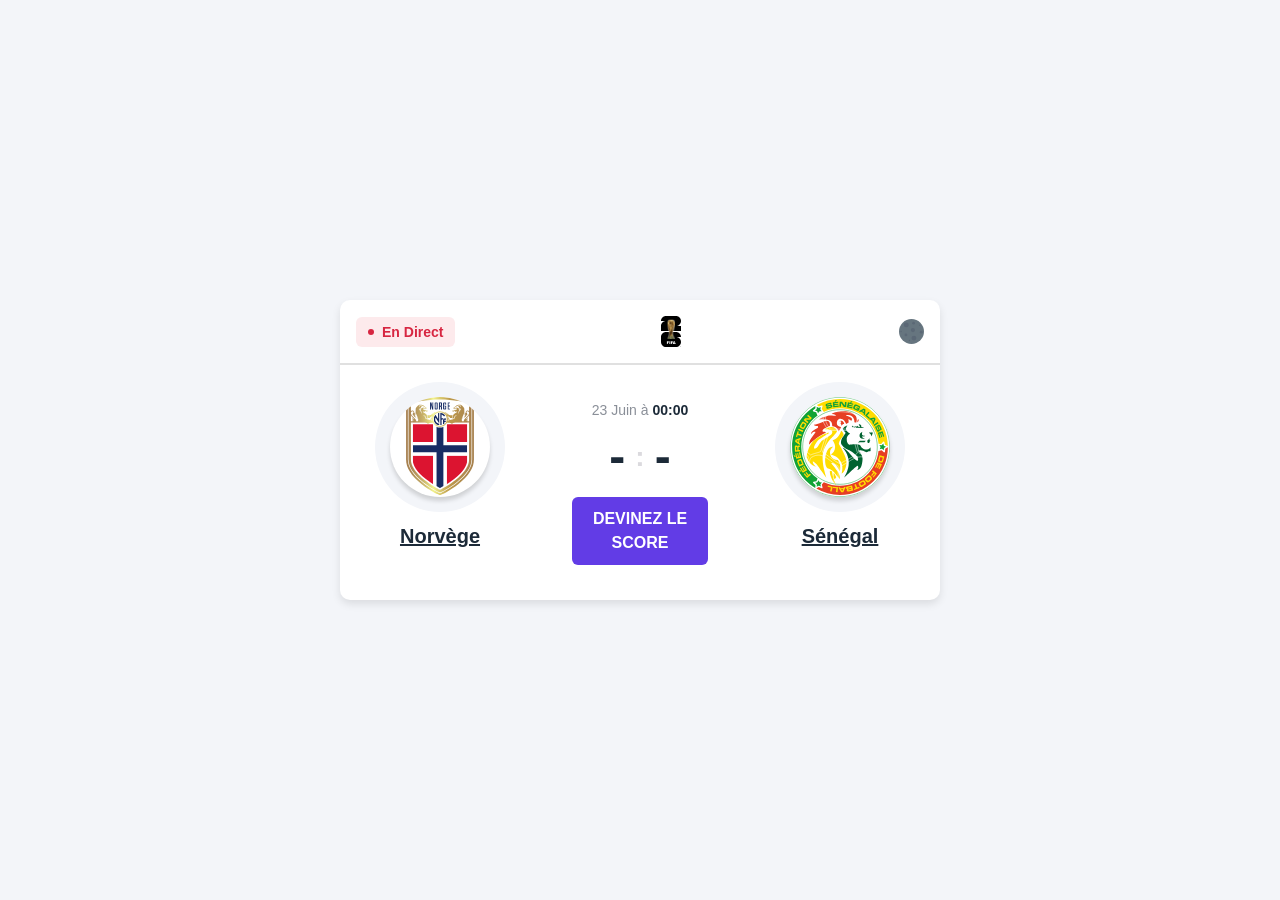
==== index.html @ 9467b0ae "Ajout de button pour  le mode light/mode dark, ajout de couleur dans le CSS et la configuration du m" ====
<!DOCTYPE html>
<html lang="fr">
<head>
    <meta charset="UTF-8">
    <meta name="viewport" content="width=device-width, initial-scale=1.0">
    <title>Norvège - Sénégal</title>
    <link rel="stylesheet" href="style.css">
</head>
<body>
    <div class="container">

        <div class="match">
            
            <div class="match-header">
                <div class="match-status">En Direct</div>
                <div class="match-tournament"><img src="Medias/tournaments_fifa-world-cup-2026.football-logos.cc.svg" alt=""></div>
                <button id="theme">
                    <img src="Medias/new-moon.svg" alt="">
                </button>
            </div>

            <div class="match-content">

                <div class="column">
                    <div class="team">
                        <img class="team-logo" src="Medias/norway_norway-national-team.football-logos.cc.svg"/>
                        <h2 class="team-name">Norvège</h2>
                    </div>
                </div>

                <div class="column">
                    <div class="match-details">
                        <div class="match-date">23 Juin à <strong>00:00</strong></div>
                        <div class="match-score">
                            <span id="score1">-</span>
                            <span class="match-score-divider">:</span>
                            <span id="score2">-</span>
                        </div>
                        <button id="buts" class="buts">DEVINEZ LE SCORE</button>
                    </div>
                </div>

                <div class="column">
                    <div class="team">
                        <img class="team-logo" src="Medias/senegal_senegal-national-team.football-logos.cc.svg"/>
                        <h2 class="team-name">Sénégal</h2>
                    </div>
                </div>

            </div>

        </div>
    </div>
    <script src="script.js"></script>
</body>
</html>
---- style.css ----
* {
    box-sizing: border-box;
}

:root {
    --color-text-primary: #1c2a38;
    --color-text-secondary: #8A8F98;
    --color-text-alert: #d72641;
    --color-text-icon: #dbdade;
    --color-bg-primary: #fff;
    --color-bg-secondary: #f3f5f9;
    --color-bg-alert: #fdeaec;
    --color-theme-primary: #623ce6;
}
body.dark {
    --color-text-primary: #ffffff;
    --color-text-secondary: #aaaaaa;
    --color-text-alert: #ff6b6b;
    --color-text-icon: #555555;
    --color-bg-primary: #1e1e1e;
    --color-bg-secondary: #121212;
    --color-bg-alert: #3a1a1a;
    --color-theme-primary: #8b6cf7;
}

button, input, select, textarea {
    font: inherit;
}

img {
    display: block;
}

strong {
    font-weight: 600;
}

body {
    font-family: "Inter", sans-serif;
    line-height: 1.5;
    color: var(--color-text-primary);
    background-color: var(--color-bg-secondary);
}

.container {
    position: absolute;
    top: 0; left: 0; right: 0; bottom: 0;
    display: flex;
    align-items: center;
    justify-content: center;
    width: 100%;
    height: 100%;
}

.match {
    background-color: var(--color-bg-primary);
    display: flex;
    flex-direction: column;
    min-width: 600px;
    border-radius: 10px;
    box-shadow: 0 4px 8px rgba(0, 0, 0, 0.1);
}

.match-header {
    display: flex;
    align-items: center;
    justify-content: space-between;
    border-bottom: 2px solid #e0e0e0;
    padding: 16px;
}

.match-status {
    background-color: var(--color-bg-alert);
    color: var(--color-text-alert);
    padding: 8px 12px;
    border-radius: 6px;
    font-weight: 600;
    font-size: 14px;
    display: flex;
    align-items: center;
    line-height: 1;
}
#theme {
    border: none;
    background: transparent;
    cursor: pointer;
    padding: 0;
}

#theme img {
    width: 25px;
    height: 25px;
}

.match-status::before {
    content: "";
    display: block;
    width: 6px;
    height: 6px;
    background-color: currentColor;
    border-radius: 50%;
    margin-right: 8px;
}

.match-tournament {
    display: flex;
    align-items: center;
    font-weight: 600;
}

.match-tournament img {
    width: 20px;
    margin-right: 12px;
}



.match-content {
    display: flex;
    position: relative;
}

.column {
    padding: 32px;
    display: flex;
    justify-content: center;
    align-items: center;
    width: calc(100% / 3);
}

.team {
    display: flex;
    flex-direction: column;
    align-items: center;
}

.team-logo {
    width: 100px;
    height: 100px;
    display: flex;
    align-items: center;
    justify-content: center;
    border-radius: 50%;
    background-color: var(--color-bg-primary);
    box-shadow: 0 4px 4px rgba(0, 0, 0, 0.15), 0 0 0 15px var(--color-bg-secondary);
}

.team-logo img {
    width: 50px;
}

.team-name {
    text-align: center;
    margin-top: 24px;
    font-size: 20px;
    font-weight: 600;
    text-decoration: underline;
}

.match-details {
    display: flex;
    flex-direction: column;
    align-items: center;
}

.match-date {
    font-size: 14px;
    color: var(--color-text-secondary);
}

.match-date strong {
    color: var(--color-text-primary);
}

.match-score {
    margin-top: 12px;
    display: flex;
    align-items: center;
    font-size: 48px;
    font-weight: 600;
    line-height: 1;
}

.match-score-divider {
    font-size: 28px;
    font-weight: 700;
    line-height: 1;
    color: var(--color-text-icon);
    margin-left: 10px;
    margin-right: 10px;
}

button.buts {
    margin-top: 16px;
    padding: 10px 20px;
    background-color: var(--color-theme-primary);
    color: white;
    border: none;
    border-radius: 6px;
    font-weight: 600;
}
.buts{
    cursor: help;
}
@media screen and (max-width: 600px ) {
    .match {
        min-width: unset;
        width: 95%;
    }
    .match-content{
        flex-direction: column;
        align-items: center;
    }
    .column{
        width: 100%;
        padding: 16px;
    }
    .team-logo{
        width: 70px;
        height: 70px;
    }
    .team-logo img{
        width: 35px;
    }
    .team-name{
        font-size: 16px;
        margin-top: 12px;
    }
    .match-score{
        font-size: 32px;
    }
    .match-score-divider{
        font-size: 20px;
    }
    .match-header{
        flex-wrap: wrap;
        gap: 8px;
    }
    #buts{
        padding: 8px 14px;
        font-size: 14px;
    }
}
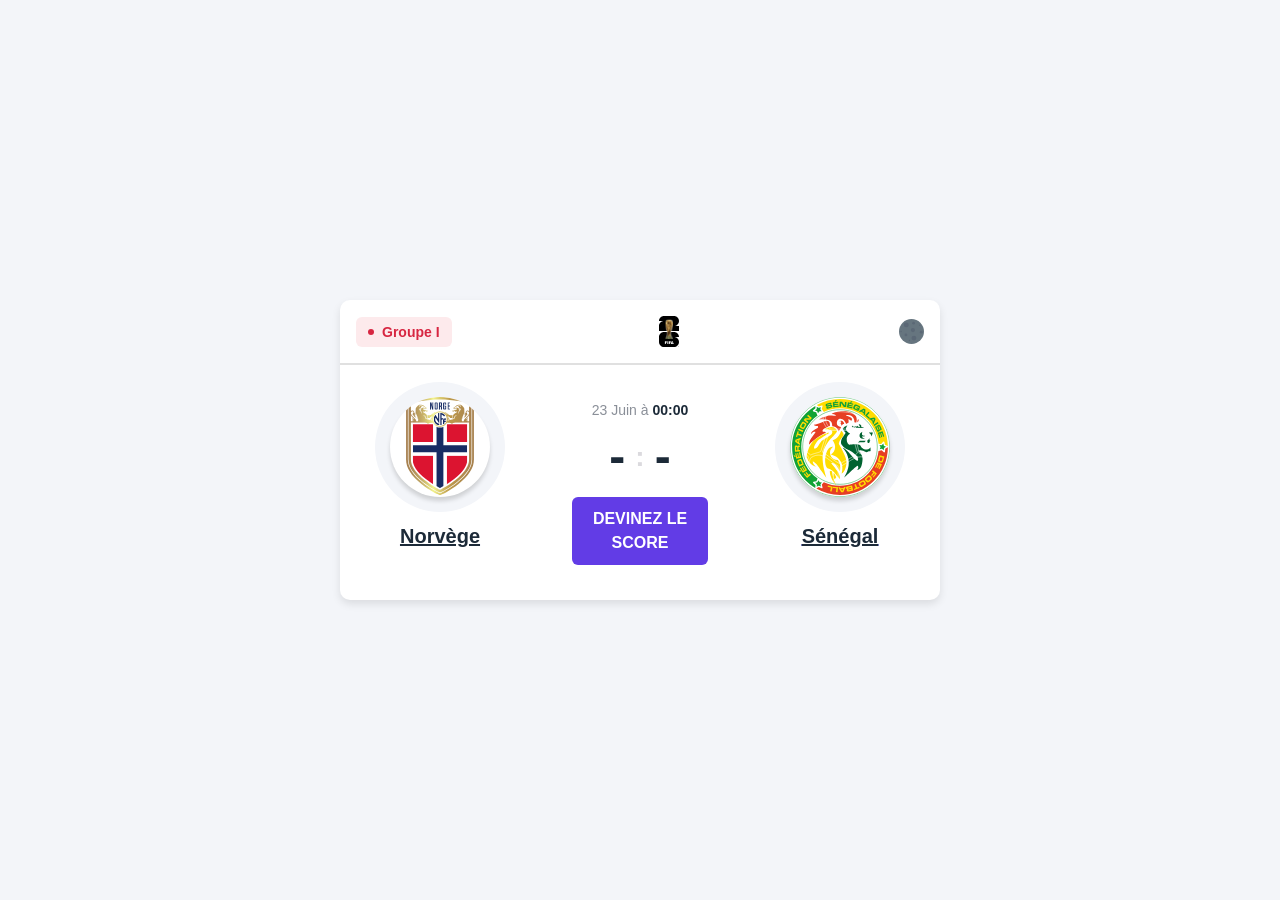
==== commit 22f98c5b: "ajout de liens dans les logo et icones" ====
--- a/index.html
+++ b/index.html
@@ -12,8 +12,12 @@
         <div class="match">
             
             <div class="match-header">
-                <div class="match-status">En Direct</div>
-                <div class="match-tournament"><img src="Medias/tournaments_fifa-world-cup-2026.football-logos.cc.svg" alt=""></div>
+                <div class="match-status">Groupe I</div>
+                <div class="match-tournament">
+                    <a href="https://www.fifa.com/fr/tournaments/mens/worldcup/canadamexicousa2026">
+                        <img src="Medias/tournaments_fifa-world-cup-2026.football-logos.cc.svg" alt="">
+                    </a>
+                </div>
                 <button id="theme">
                     <img src="Medias/new-moon.svg" alt="">
                 </button>
@@ -23,8 +27,10 @@
 
                 <div class="column">
                     <div class="team">
-                        <img class="team-logo" src="Medias/norway_norway-national-team.football-logos.cc.svg"/>
-                        <h2 class="team-name">Norvège</h2>
+                        <a href="https://www.fifa.com/fr/tournaments/mens/worldcup/canadamexicousa2026/teams/norway/team-news">
+                            <img class="team-logo" src="Medias/norway_norway-national-team.football-logos.cc.svg"/>
+                            <h2 class="team-name">Norvège</h2>
+                        </a>
                     </div>
                 </div>
 
@@ -33,7 +39,7 @@
                         <div class="match-date">23 Juin à <strong>00:00</strong></div>
                         <div class="match-score">
                             <span id="score1">-</span>
-                            <span class="match-score-divider">:</span>
+                            <span class="score-separation">:</span>
                             <span id="score2">-</span>
                         </div>
                         <button id="buts" class="buts">DEVINEZ LE SCORE</button>
@@ -42,8 +48,11 @@
 
                 <div class="column">
                     <div class="team">
-                        <img class="team-logo" src="Medias/senegal_senegal-national-team.football-logos.cc.svg"/>
-                        <h2 class="team-name">Sénégal</h2>
+                        <a href="https://www.fifa.com/fr/tournaments/mens/worldcup/canadamexicousa2026/teams/senegal/team-news">
+                            <img class="team-logo" src="Medias/senegal_senegal-national-team.football-logos.cc.svg"/>
+                            <h2 class="team-name">Sénégal</h2>
+                        </a>
+                        
                     </div>
                 </div>
 
--- a/style.css
+++ b/style.css
@@ -30,6 +30,9 @@
 img {
     display: block;
 }
+.teama,a h2{
+    color: var(--color-text-primary);
+}
 
 strong {
     font-weight: 600;
@@ -181,7 +184,7 @@
     line-height: 1;
 }
 
-.match-score-divider {
+.score-separation {
     font-size: 28px;
     font-weight: 700;
     line-height: 1;
@@ -229,7 +232,7 @@
     .match-score{
         font-size: 32px;
     }
-    .match-score-divider{
+    .score-separation{
         font-size: 20px;
     }
     .match-header{
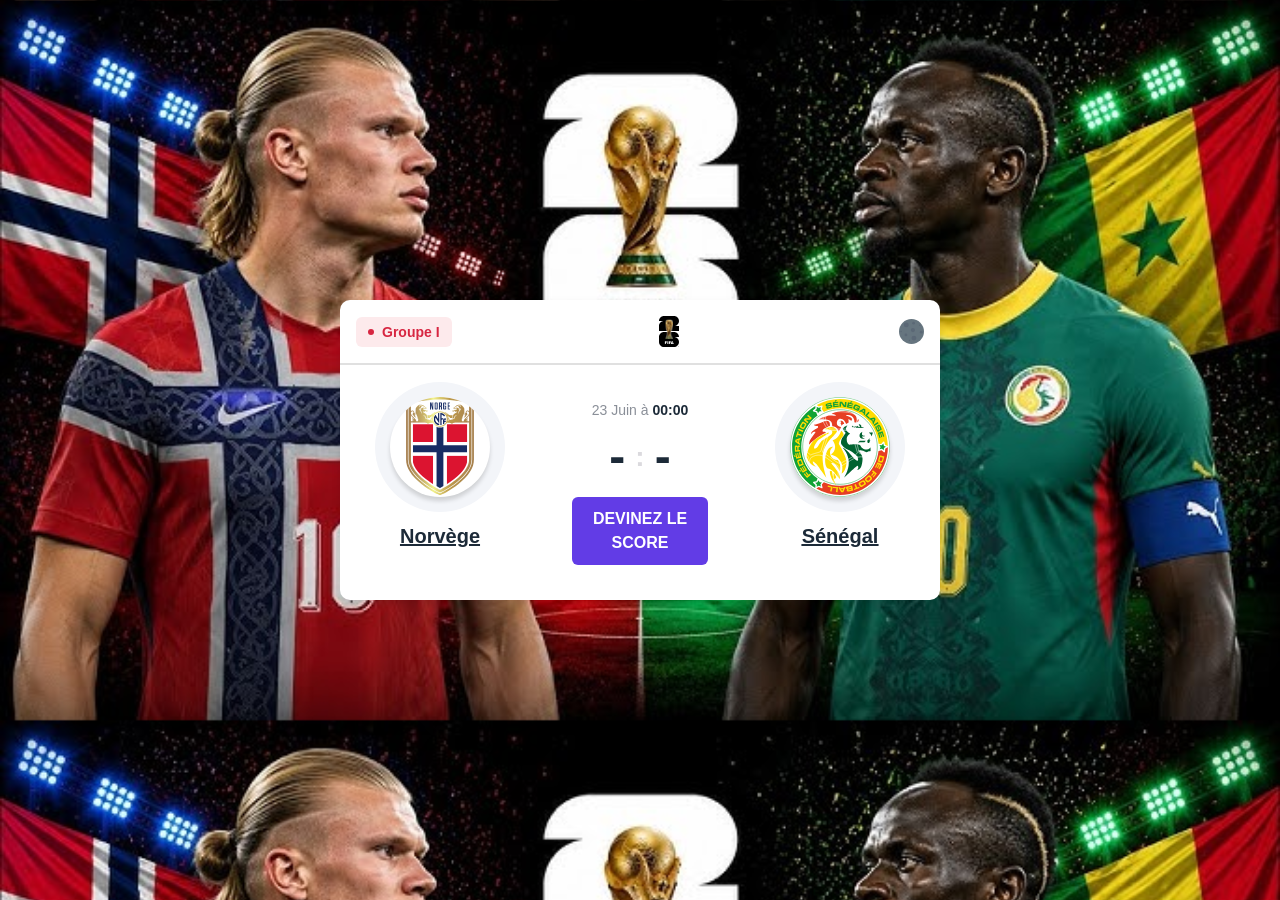
==== commit 249f9fe6: "Ajout du background-image" ====
--- a/index.html
+++ b/index.html
@@ -6,7 +6,7 @@
     <title>Norvège - Sénégal</title>
     <link rel="stylesheet" href="style.css">
 </head>
-<body>
+<body class="wallpaper">
     <div class="container">
 
         <div class="match">
@@ -14,7 +14,7 @@
             <div class="match-header">
                 <div class="match-status">Groupe I</div>
                 <div class="match-tournament">
-                    <a href="https://www.fifa.com/fr/tournaments/mens/worldcup/canadamexicousa2026">
+                    <a href="https://www.fifa.com/fr/tournaments/mens/worldcup/canadamexicousa2026" target="_blank">
                         <img src="Medias/tournaments_fifa-world-cup-2026.football-logos.cc.svg" alt="">
                     </a>
                 </div>
@@ -27,7 +27,7 @@
 
                 <div class="column">
                     <div class="team">
-                        <a href="https://www.fifa.com/fr/tournaments/mens/worldcup/canadamexicousa2026/teams/norway/team-news">
+                        <a href="https://www.fifa.com/fr/tournaments/mens/worldcup/canadamexicousa2026/teams/norway/squad" target="_blank">
                             <img class="team-logo" src="Medias/norway_norway-national-team.football-logos.cc.svg"/>
                             <h2 class="team-name">Norvège</h2>
                         </a>
@@ -48,7 +48,7 @@
 
                 <div class="column">
                     <div class="team">
-                        <a href="https://www.fifa.com/fr/tournaments/mens/worldcup/canadamexicousa2026/teams/senegal/team-news">
+                        <a href="https://www.fifa.com/fr/tournaments/mens/worldcup/canadamexicousa2026/teams/senegal/squad" target="_blank">
                             <img class="team-logo" src="Medias/senegal_senegal-national-team.football-logos.cc.svg"/>
                             <h2 class="team-name">Sénégal</h2>
                         </a>
--- a/style.css
+++ b/style.css
@@ -30,7 +30,7 @@
 img {
     display: block;
 }
-.teama,a h2{
+a{
     color: var(--color-text-primary);
 }
 
@@ -43,6 +43,10 @@
     line-height: 1.5;
     color: var(--color-text-primary);
     background-color: var(--color-bg-secondary);
+}
+.wallpaper{
+    background-image: url(Medias/hq720.jpg);
+    background-size: 100%;
 }
 
 .container {
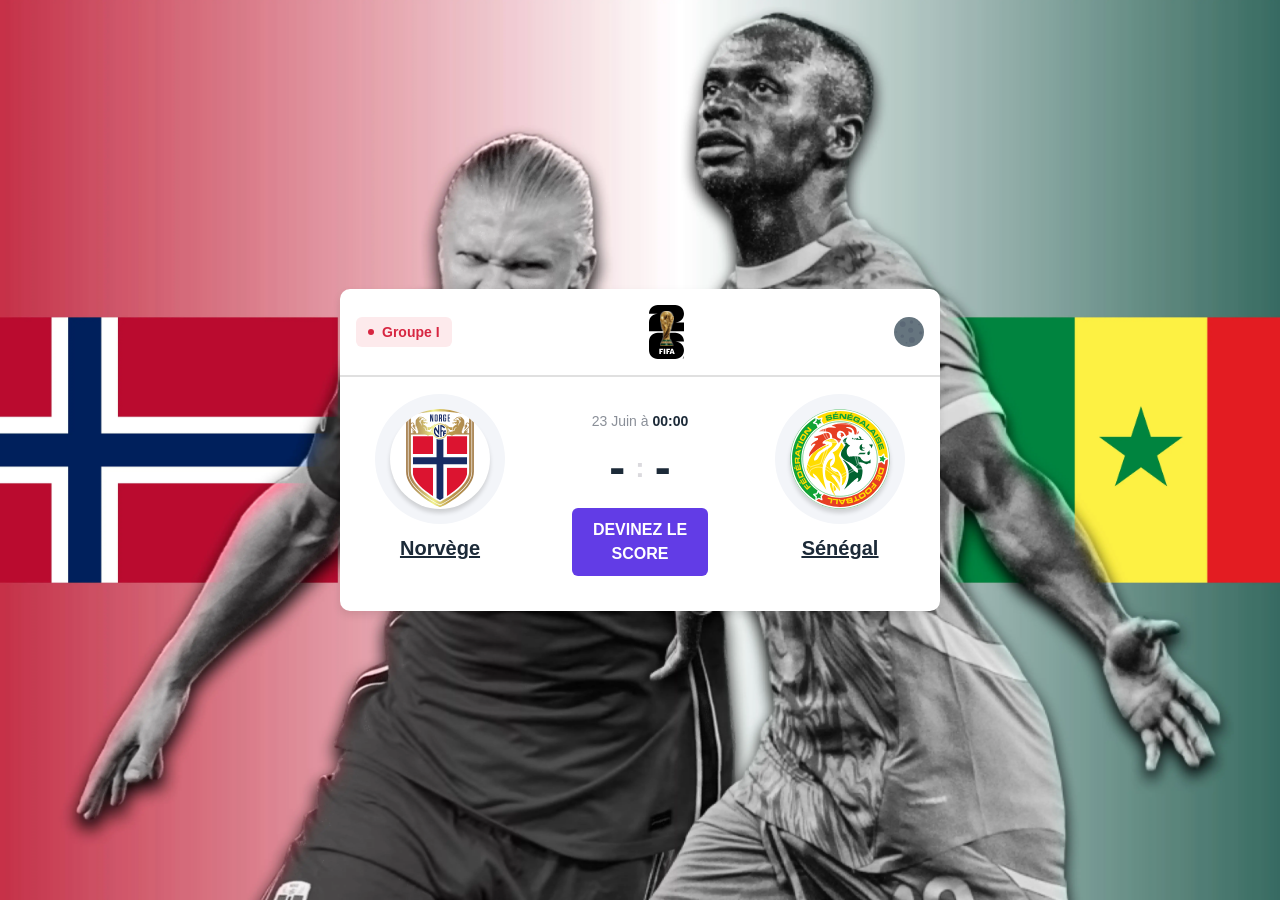
==== commit 5fe4d0d5: "ajout des image light et dark en format webp, ajout de background-repeat et background-attachment da" ====
--- a/index.html
+++ b/index.html
@@ -1,5 +1,5 @@
 <!DOCTYPE html>
-<html lang="fr">
+<html lang="en">
 <head>
     <meta charset="UTF-8">
     <meta name="viewport" content="width=device-width, initial-scale=1.0">
--- a/style.css
+++ b/style.css
@@ -45,8 +45,18 @@
     background-color: var(--color-bg-secondary);
 }
 .wallpaper{
-    background-image: url(Medias/hq720.jpg);
-    background-size: 100%;
+    background-image: url(Medias/light.webp);
+    background-size: cover;
+    background-position: center;
+    background-repeat: no-repeat;
+    background-attachment: fixed;
+}
+.dark-wallpaper{
+    background-image: url(Medias/dark.webp);
+    background-size: cover;
+    background-position: center;
+    background-repeat: no-repeat;
+    background-attachment: fixed;
 }
 
 .container {
@@ -95,8 +105,8 @@
 }
 
 #theme img {
-    width: 25px;
-    height: 25px;
+    width: 30px;
+
 }
 
 .match-status::before {
@@ -116,7 +126,7 @@
 }
 
 .match-tournament img {
-    width: 20px;
+    width: 35px;
     margin-right: 12px;
 }
 
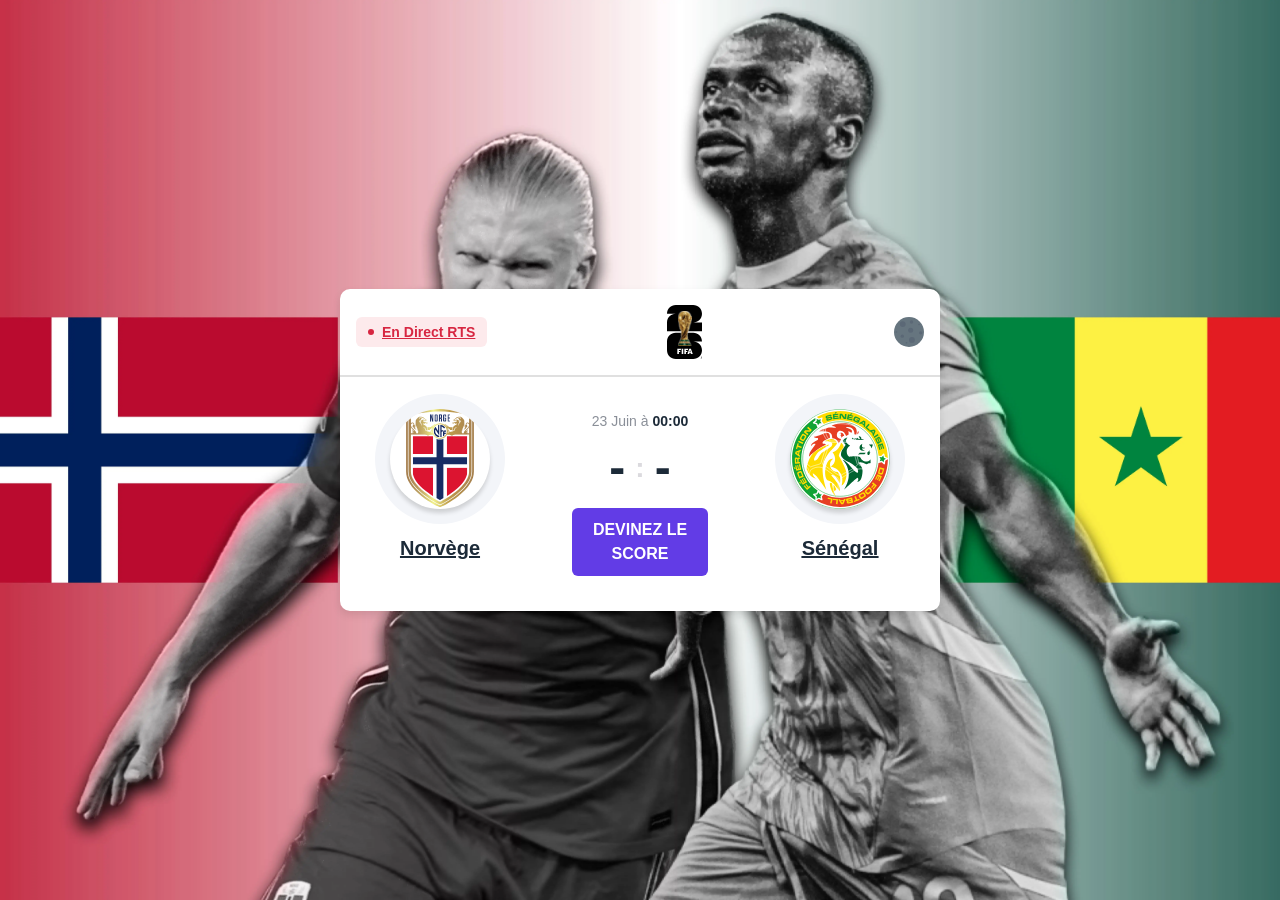
==== commit df3ad3f1: "Ajout du lien YouTube" ====
--- a/index.html
+++ b/index.html
@@ -12,7 +12,8 @@
         <div class="match">
             
             <div class="match-header">
-                <div class="match-status">Groupe I</div>
+                <div class="match-status"><a href="https://www.youtube.com/live/i_KWHYwWPmQ?si=qJl_u8PNW3IKY2gO" class="direct">En Direct RTS</a>
+                </div>
                 <div class="match-tournament">
                     <a href="https://www.fifa.com/fr/tournaments/mens/worldcup/canadamexicousa2026" target="_blank">
                         <img src="Medias/tournaments_fifa-world-cup-2026.football-logos.cc.svg" alt="">
--- a/style.css
+++ b/style.css
@@ -68,6 +68,9 @@
     width: 100%;
     height: 100%;
 }
+.direct{
+    color: var(--color-text-alert) ;
+}
 
 .match {
     background-color: var(--color-bg-primary);
